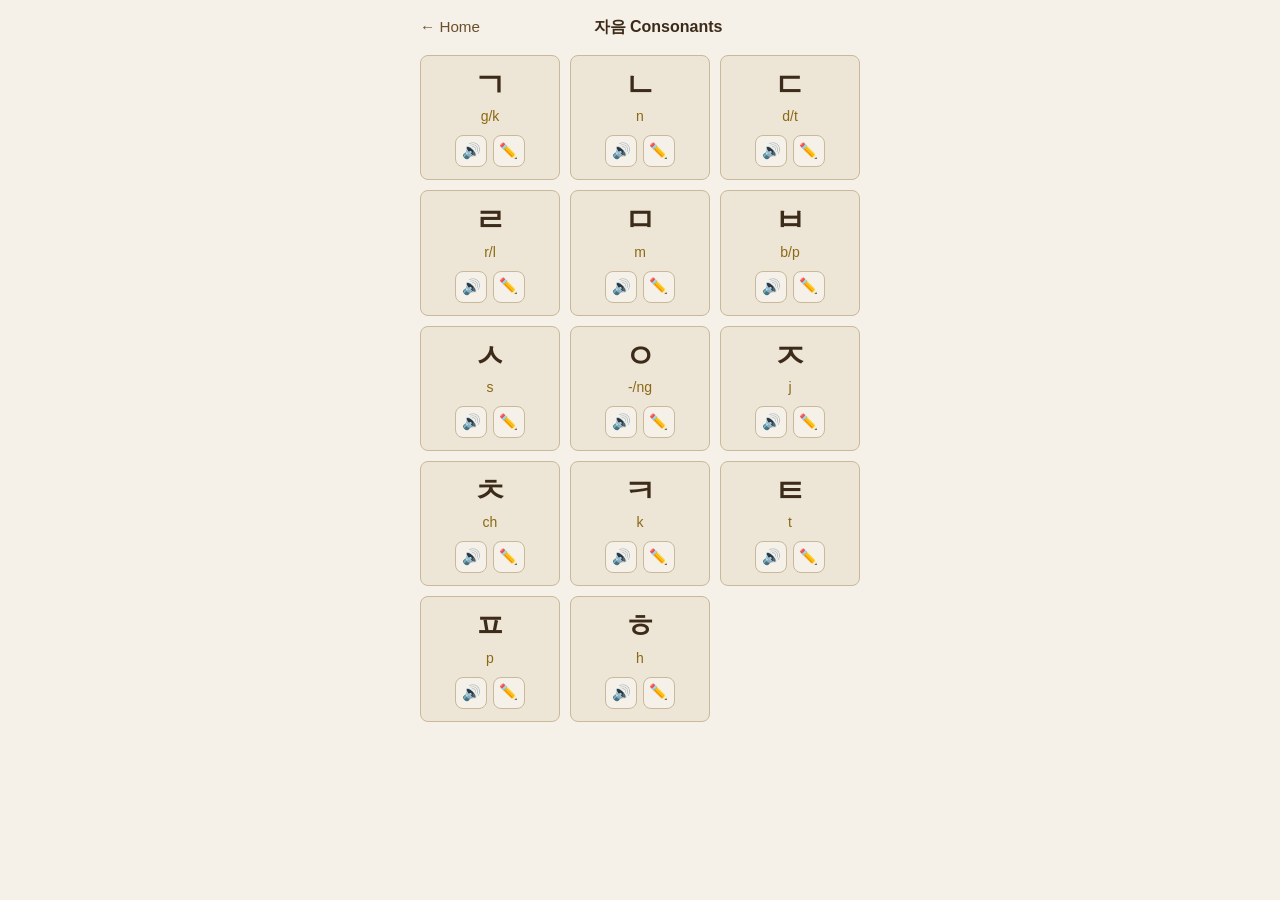
==== consonants.html @ 2fb4757e "Initial commit - Learn Korean Hangul web" ====
<!DOCTYPE html>
<html lang="en">
<head>
  <meta charset="UTF-8">
  <meta name="viewport" content="width=device-width, initial-scale=1.0, maximum-scale=1.0, user-scalable=no, viewport-fit=cover">
  <meta name="theme-color" content="#F5F0E8">
  <title>Consonants - Learn Korean</title>
  <link rel="stylesheet" href="css/base.css">
  <link rel="stylesheet" href="css/category-study.css">
</head>
<body>
  <div class="category-page">
    <header class="category-page__header">
      <a href="index.html" class="category-page__back">&#8592; Home</a>
      <h1 class="category-page__title" id="page-title">Consonants</h1>
    </header>
    <div id="content" class="category-page__content"></div>
  </div>
  <script src="js/hangul-data.js"></script>
  <script src="js/tts.js"></script>
  <script src="js/category-study.js"></script>
  <script>
    CategoryStudy.init({
      title: '\uC790\uC74C Consonants',
      fromPage: 'consonants.html',
      mode: 'grid',
      getItems: () => HangulData.consonants.slice(0, CategoryStudy.BASIC_CONSONANT_COUNT),
    });
  </script>
</body>
</html>
---- css/base.css ----
/* Learn Korean - Hangul ????? ??? ??? (base) */

:root {
  --bg: #F5F0E8;
  --card-bg: #EDE5D5;
  --border: #C9B99A;
  --gold: #8B6914;
  --green: #5C7A3E;
  --red: #8B2020;
  --text-primary: #3D2B1A;
  --text-secondary: #6B4F2A;
  --text-muted: #9B8B7A;
  --correct-bg: #5C7A3E;
  --correct-text: #E8F0DC;
  --wrong-bg: #8B2020;
  --wrong-text: #F5D5D5;
  --radius: 12px;
  --radius-sm: 8px;

  /* components.css ??? ?? */
  --obang-red: var(--red);
  --obang-blue: #2b4c7e;
  --obang-yellow: var(--gold);
  --obang-white: var(--bg);
  --obang-black: var(--text-primary);
  --hanji: var(--bg);
  --hanji-shadow: var(--card-bg);
  --ink: var(--text-primary);
  --ink-muted: var(--text-muted);
  --accent: var(--red);
  --accent-secondary: var(--green);
  --radius-lg: var(--radius);
  --shadow: 0 4px 16px rgba(61, 43, 26, 0.1);
  --font-sans: 'Segoe UI', sans-serif;
  --font-serif: 'Segoe UI', sans-serif;
}

/* ?? ??????*/
* {
  box-sizing: border-box;
  margin: 0;
  padding: 0;
  -webkit-tap-highlight-color: transparent;
  touch-action: manipulation;
}

a,
button,
.card,
.category-card,
.home__card {
  cursor: pointer;
  -webkit-tap-highlight-color: transparent;
  touch-action: manipulation;
  user-select: none;
  -webkit-user-select: none;
}

.category-card > *,
.home__card > * {
  pointer-events: none;
}

html,
body {
  height: 100%;
  font-family: 'Segoe UI', sans-serif;
  background: var(--bg);
  color: var(--text-primary);
}

body {
  max-width: 480px;
  margin: 0 auto;
  padding-top: constant(safe-area-inset-top); /* iOS ?? */
  padding-top: env(safe-area-inset-top);
  padding-bottom: 70px; /* ???? ??? */
  line-height: 1.5;
  -webkit-text-size-adjust: 100%;
}

html {
  font-size: 16px;
}

h1,
h2,
h3 {
  font-weight: 600;
  line-height: 1.3;
}

a {
  color: var(--green);
  text-decoration: none;
}

a:hover {
  text-decoration: underline;
}

img {
  max-width: 100%;
  height: auto;
}

/* ?? ????? */
.card {
  background: var(--card-bg);
  border: 1px solid var(--border);
  border-radius: var(--radius);
  padding: 1rem;
}

.btn-primary {
  background: var(--gold);
  color: #FFF8E7;
  border: none;
  border-radius: var(--radius-sm);
  padding: 14px 24px;
  font-size: 16px;
  font-weight: 500;
  cursor: pointer;
  width: 100%;
}

.btn-primary:hover {
  filter: brightness(1.08);
}

.btn-primary:active {
  filter: brightness(0.95);
}

.btn-primary:disabled {
  opacity: 0.5;
  cursor: not-allowed;
}

.btn-secondary {
  background: transparent;
  color: var(--text-secondary);
  border: 1px solid var(--border);
  border-radius: var(--radius-sm);
  padding: 12px 20px;
  font-size: 15px;
  cursor: pointer;
  width: 100%;
}

.btn-secondary:hover {
  border-color: var(--gold);
  color: var(--text-primary);
}

.btn-secondary:disabled {
  opacity: 0.5;
  cursor: not-allowed;
}

.progress-bar {
  height: 6px;
  background: var(--border);
  border-radius: 3px;
  overflow: hidden;
}

.progress-fill {
  height: 100%;
  background: var(--gold);
  border-radius: 3px;
  transition: width 0.3s;
}

/* ?????? (???? ??) */
.app {
  min-height: 100%;
  display: flex;
  flex-direction: column;
  padding: 1rem 1rem 0;
}

.app-header {
  text-align: center;
  padding: 1.5rem 0 1rem;
}

.app-header__title {
  font-size: 1.75rem;
  color: var(--red);
}

.app-header__subtitle {
  font-size: 0.9rem;
  color: var(--text-muted);
  margin-top: 0.25rem;
}

.app-main {
  flex: 1;
  display: flex;
  flex-direction: column;
  gap: 1rem;
}

.app-footer {
  text-align: center;
  padding: 1.5rem 0;
  font-size: 0.75rem;
  color: var(--text-muted);
}

.sr-only {
  position: absolute;
  width: 1px;
  height: 1px;
  padding: 0;
  margin: -1px;
  overflow: hidden;
  clip: rect(0, 0, 0, 0);
  white-space: nowrap;
  border: 0;
}
---- css/category-study.css ----
.category-page {
  min-height: 100%;
  display: flex;
  flex-direction: column;
  padding: 1rem 1.25rem;
  background: var(--bg);
}

.category-page__header {
  display: flex;
  align-items: center;
  gap: 0.5rem;
  margin-bottom: 1rem;
}

.category-page__back {
  font-size: 0.95rem;
  color: var(--text-secondary);
  text-decoration: none;
  flex-shrink: 0;
}

.category-page__back:hover {
  color: var(--gold);
}

.category-page__title {
  flex: 1;
  text-align: center;
  font-size: 1rem;
  font-weight: 600;
  color: var(--text-primary);
  margin-right: 2rem;
  line-height: 1.3;
}

.category-page__content {
  flex: 1;
}

.category-page__grid {
  display: grid;
  grid-template-columns: repeat(3, 1fr);
  gap: 10px;
}

.category-page__cell {
  display: flex;
  flex-direction: column;
  align-items: center;
  padding: 0.75rem 0.35rem;
  background: var(--card-bg);
  border: 1px solid var(--border);
  border-radius: var(--radius-sm);
}

.category-page__char {
  font-size: 32px;
  line-height: 1.1;
  font-weight: 700;
  color: var(--text-primary);
}

.category-page__roman {
  font-size: 14px;
  color: var(--gold);
  margin-top: 0.2rem;
  font-weight: 500;
}

.category-page__actions {
  display: flex;
  gap: 0.35rem;
  margin-top: 0.5rem;
}

.category-page__icon-btn {
  width: 32px;
  height: 32px;
  border: 1px solid var(--border);
  border-radius: var(--radius-sm);
  background: var(--bg);
  font-size: 0.95rem;
  cursor: pointer;
  display: flex;
  align-items: center;
  justify-content: center;
  text-decoration: none;
  color: inherit;
}

.category-page__icon-btn:hover {
  border-color: var(--gold);
}

.category-page__list {
  display: flex;
  flex-direction: column;
  gap: 8px;
}

.category-page__word {
  display: flex;
  align-items: center;
  gap: 0.75rem;
  padding: 0.85rem 1rem;
  background: var(--card-bg);
  border: 1px solid var(--border);
  border-radius: var(--radius-sm);
}

.category-page__word-body {
  flex: 1;
  min-width: 0;
}

.category-page__word-char {
  font-size: 24px;
  font-weight: 700;
  color: var(--text-primary);
  line-height: 1.2;
}

.category-page__word-roman {
  font-size: 14px;
  color: var(--gold);
  margin-top: 0.1rem;
}

.category-page__word-meaning {
  font-size: 14px;
  color: var(--text-secondary);
  margin-top: 0.15rem;
}
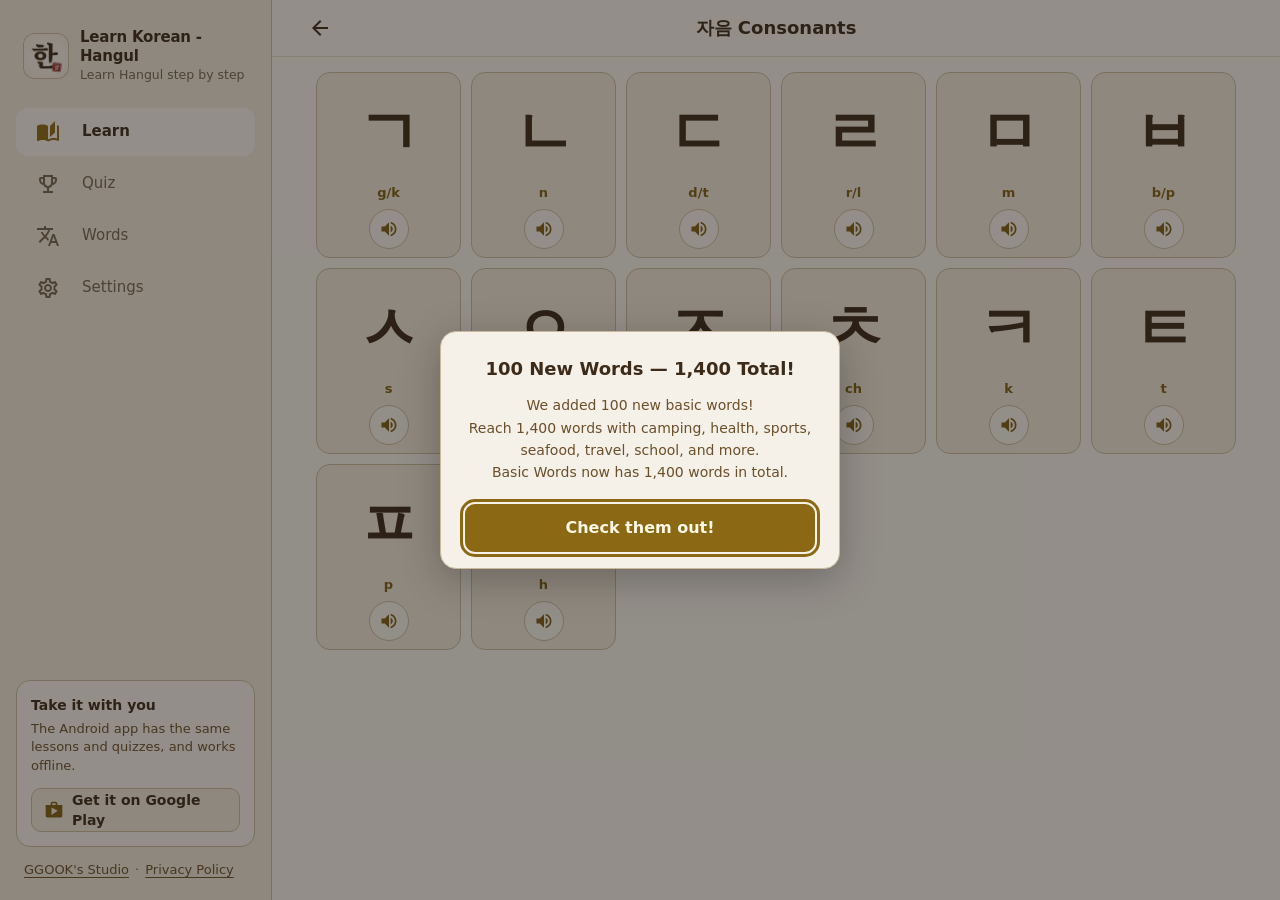
==== commit 474ecad0: "Rebuild the site as a standalone web version of app 2.0 One page (index.html) with hash routes for t" ====
--- a/consonants.html
+++ b/consonants.html
@@ -1,31 +1,22 @@
 <!DOCTYPE html>
 <html lang="en">
 <head>
-  <meta charset="UTF-8">
-  <meta name="viewport" content="width=device-width, initial-scale=1.0, maximum-scale=1.0, user-scalable=no, viewport-fit=cover">
-  <meta name="theme-color" content="#F5F0E8">
-  <title>Consonants - Learn Korean</title>
-  <link rel="stylesheet" href="css/base.css">
-  <link rel="stylesheet" href="css/category-study.css">
+  <meta charset="utf-8">
+  <meta name="viewport" content="width=device-width, initial-scale=1">
+  <title>Consonants · Learn Korean - Hangul</title>
+  <meta name="robots" content="noindex">
+  <link rel="canonical" href="https://cgpark1109.github.io/korean_challenge_web/">
+  <link rel="icon" href="favicon.ico" sizes="48x48">
+  <!-- Old page URL, kept so existing links and bookmarks still work.
+       The site is now a single page (index.html); this forwards to it. -->
+  <meta http-equiv="refresh" content="0; url=./#/learn/consonants">
+  <script>
+    location.replace('./#/learn/consonants');
+  </script>
+  <style>body { background: #F5F0E8; color: #3D2B1A; font: 16px/1.5 system-ui, sans-serif; text-align: center; padding: 48px 20px; }
+    a { color: #7D5E10; } @media (prefers-color-scheme: dark) { body { background: #1C1814; color: #F1E8DA; } a { color: #D4A84B; } }</style>
 </head>
 <body>
-  <div class="category-page">
-    <header class="category-page__header">
-      <a href="index.html" class="category-page__back">&#8592; Home</a>
-      <h1 class="category-page__title" id="page-title">Consonants</h1>
-    </header>
-    <div id="content" class="category-page__content"></div>
-  </div>
-  <script src="js/hangul-data.js"></script>
-  <script src="js/tts.js"></script>
-  <script src="js/category-study.js"></script>
-  <script>
-    CategoryStudy.init({
-      title: '\uC790\uC74C Consonants',
-      fromPage: 'consonants.html',
-      mode: 'grid',
-      getItems: () => HangulData.consonants.slice(0, CategoryStudy.BASIC_CONSONANT_COUNT),
-    });
-  </script>
+  <p>This page has moved. <a href="./#/learn/consonants">Open Consonants</a></p>
 </body>
 </html>
